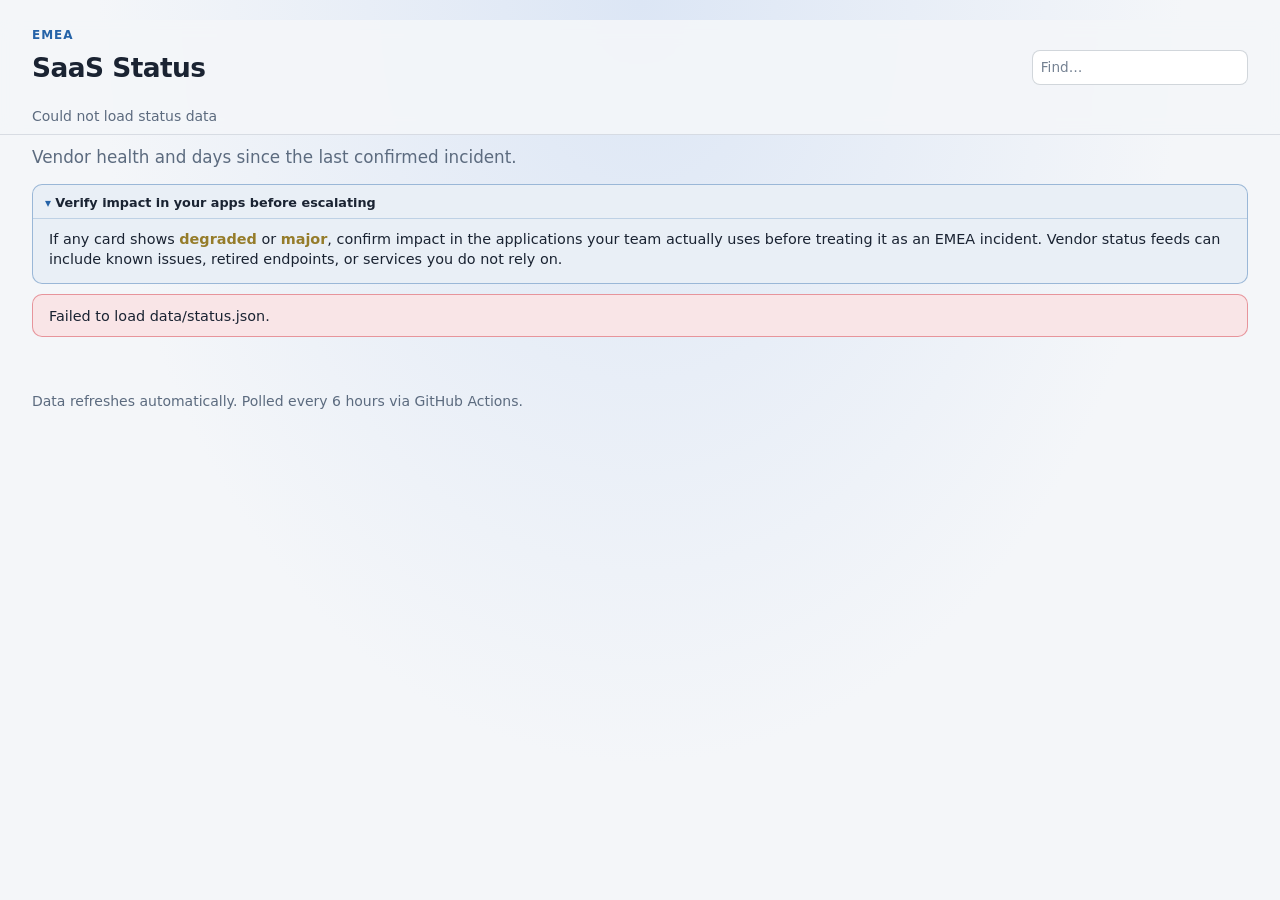
==== public/index.html @ 9f676f4f "Improve mobile layout: slim sticky bar and wider grid. Only title, search, and last-polled stay stic" ====
<!DOCTYPE html>
<html lang="en">
  <head>
    <meta charset="utf-8" />
    <meta name="viewport" content="width=device-width, initial-scale=1" />
    <title>SaaS Status Dashboard</title>
    <link rel="icon" href="favicon.svg" type="image/svg+xml" />
    <link rel="stylesheet" href="css/main.css?v=7" />
  </head>
  <body>
    <main class="page">
      <div class="page-header-sticky" id="page-header-sticky">
        <header class="header header--bar">
          <p class="eyebrow eyebrow--compact">EMEA</p>
          <div class="header__top">
            <h1>SaaS Status</h1>
            <div class="tool-search" role="search">
              <label class="sr-only" for="tool-search-input">Find a vendor</label>
              <input
                id="tool-search-input"
                class="tool-search__input"
                type="search"
                name="q"
                maxlength="25"
                placeholder="Find…"
                autocomplete="off"
                spellcheck="false"
                aria-controls="tool-search-results"
                aria-expanded="false"
                aria-autocomplete="list"
                title="Fuzzy search — up to 25 characters"
              />
              <ul
                id="tool-search-results"
                class="tool-search__results tool-search__results--hidden"
                role="listbox"
                aria-label="Matching vendors"
              ></ul>
            </div>
          </div>
          <p id="last-updated" class="last-updated last-updated--bar">Loading…</p>
        </header>
      </div>

      <div class="page-intro" id="page-intro">
        <p class="lede">Vendor health and days since the last confirmed incident.</p>

        <details class="advisory-banner advisory-banner--details" id="advisory-details">
          <summary class="advisory-banner__summary">
            Verify impact in your apps before escalating
          </summary>
          <div class="advisory-banner__body" role="note">
            If any card shows <strong>degraded</strong> or <strong>major</strong>, confirm impact in the
            applications your team actually uses before treating it as an EMEA incident. Vendor status
            feeds can include known issues, retired endpoints, or services you do not rely on.
          </div>
        </details>

        <div id="banner" class="banner banner--hidden" role="status" aria-live="polite"></div>
      </div>

      <section class="grid" id="tool-grid" aria-label="Tools"></section>

      <footer class="footer">
        <p>Data refreshes automatically. Polled every 6 hours via GitHub Actions.</p>
      </footer>
    </main>
    <script src="js/dashboard.js?v=7" type="module"></script>
  </body>
</html>
---- public/css/main.css ----
:root {
  color-scheme: light dark;
  --bg: #0f1419;
  --surface: #1a2332;
  --surface-2: #222d3f;
  --text: #e7ecf3;
  --muted: #9aa8bc;
  --accent: #5b9fd4;
  --ok: #3d9a6a;
  --warn: #c9a227;
  --danger: #d64550;
  --unknown: #8b95a8;
  --font: system-ui, -apple-system, "Segoe UI", Roboto, sans-serif;
}

@media (prefers-color-scheme: light) {
  :root {
    --bg: #f4f6f9;
    --surface: #ffffff;
    --surface-2: #eef2f8;
    --text: #1a2332;
    --muted: #5c6b7f;
    --accent: #2563a8;
  }
}

*,
*::before,
*::after {
  box-sizing: border-box;
}

body {
  margin: 0;
  min-height: 100vh;
  font-family: var(--font);
  background: radial-gradient(ellipse at top, #1e2a3d 0%, var(--bg) 55%);
  color: var(--text);
  line-height: 1.5;
}

@media (prefers-color-scheme: light) {
  body {
    background: radial-gradient(ellipse at top, #dce6f5 0%, var(--bg) 60%);
  }
}

.page {
  max-width: min(92rem, 100%);
  margin: 0 auto;
  padding: 1.25rem clamp(1rem, 3vw, 2rem) 2.5rem;
}

.page-header-sticky {
  position: sticky;
  top: 0;
  z-index: 20;
  margin: 0 calc(-1 * clamp(1rem, 3vw, 2rem));
  padding: 0.35rem clamp(1rem, 3vw, 2rem) 0.5rem;
  background: color-mix(in srgb, var(--bg) 92%, transparent);
  backdrop-filter: blur(10px);
  -webkit-backdrop-filter: blur(10px);
  border-bottom: 1px solid color-mix(in srgb, var(--muted) 18%, transparent);
}

.page-intro {
  margin-top: 0.65rem;
}

.page-intro .lede {
  margin-bottom: 0.65rem;
}

.header--bar .header__top {
  margin-bottom: 0.2rem;
}

.eyebrow--compact {
  margin-bottom: 0.1rem;
  font-size: 0.65rem;
}

.header--bar h1 {
  font-size: clamp(1.15rem, 3.5vw, 1.65rem);
  letter-spacing: -0.02em;
}

.last-updated--bar {
  margin: 0;
  font-size: 0.75rem;
  line-height: 1.35;
  color: var(--muted);
}

.sr-only {
  position: absolute;
  width: 1px;
  height: 1px;
  padding: 0;
  margin: -1px;
  overflow: hidden;
  clip: rect(0, 0, 0, 0);
  white-space: nowrap;
  border: 0;
}

.header__top {
  display: flex;
  align-items: center;
  justify-content: space-between;
  gap: 0.75rem 1rem;
  flex-wrap: wrap;
  margin-bottom: 0.5rem;
}

.header__top h1 {
  margin: 0;
  flex: 1 1 12rem;
  min-width: 0;
}

.tool-search {
  position: relative;
  flex: 0 0 auto;
}

.tool-search__input {
  width: 25ch;
  max-width: min(25ch, calc(100vw - 4rem));
  font: inherit;
  font-size: 0.85rem;
  padding: 0.4rem 0.5rem;
  border-radius: 8px;
  border: 1px solid color-mix(in srgb, var(--muted) 28%, transparent);
  background: var(--surface);
  color: var(--text);
}

.tool-search__input::placeholder {
  color: color-mix(in srgb, var(--muted) 85%, transparent);
}

.tool-search__input:focus {
  outline: 2px solid var(--accent);
  outline-offset: 1px;
}

.tool-search__results {
  position: absolute;
  top: calc(100% + 0.3rem);
  right: 0;
  z-index: 30;
  list-style: none;
  margin: 0;
  padding: 0.35rem;
  min-width: 14rem;
  width: max(100%, 14rem);
  border-radius: 10px;
  border: 1px solid color-mix(in srgb, var(--muted) 22%, transparent);
  background: var(--surface);
  box-shadow: 0 8px 24px color-mix(in srgb, #000 14%, transparent);
  max-height: 14rem;
  overflow-y: auto;
}

.tool-search__results--hidden {
  display: none;
}

.tool-search__result {
  display: flex;
  align-items: center;
  justify-content: space-between;
  gap: 0.75rem;
  width: 100%;
  padding: 0.45rem 0.55rem;
  border: none;
  border-radius: 8px;
  background: transparent;
  color: var(--text);
  font: inherit;
  font-size: 0.9rem;
  text-align: left;
  cursor: pointer;
}

.tool-search__result:hover,
.tool-search__result--active {
  background: color-mix(in srgb, var(--accent) 14%, var(--surface));
}

.tool-search__result-state {
  font-size: 0.75rem;
  font-weight: 600;
  color: var(--muted);
  white-space: nowrap;
}

.eyebrow {
  margin: 0 0 0.25rem;
  font-size: 0.75rem;
  font-weight: 600;
  letter-spacing: 0.08em;
  text-transform: uppercase;
  color: var(--accent);
}

h1 {
  margin: 0 0 0.5rem;
  font-size: clamp(1.75rem, 4vw, 2.25rem);
  font-weight: 700;
  letter-spacing: -0.02em;
}

.lede {
  margin: 0;
  color: var(--muted);
  font-size: clamp(0.875rem, 2.5vw, 1.05rem);
  max-width: 52rem;
}

.last-updated {
  margin: 1.25rem 0 0;
  font-size: 0.875rem;
  color: var(--muted);
}

.advisory-banner {
  border-radius: 10px;
  font-size: 0.875rem;
  line-height: 1.4;
  border: 1px solid color-mix(in srgb, var(--accent) 40%, transparent);
  background: color-mix(in srgb, var(--accent) 10%, var(--surface));
  color: var(--text);
}

.advisory-banner--details {
  margin: 0;
  padding: 0;
}

.advisory-banner__summary {
  padding: 0.55rem 0.75rem;
  font-size: 0.8rem;
  font-weight: 600;
  cursor: pointer;
  list-style: none;
  color: var(--text);
}

.advisory-banner__summary::-webkit-details-marker {
  display: none;
}

.advisory-banner__summary::before {
  content: "▸ ";
  color: var(--accent);
  font-size: 0.75rem;
}

.advisory-banner--details[open] .advisory-banner__summary::before {
  content: "▾ ";
}

.advisory-banner__body {
  padding: 0 0.75rem 0.65rem;
  font-size: 0.85rem;
}

.advisory-banner strong {
  font-weight: 650;
  color: color-mix(in srgb, var(--warn) 70%, var(--text));
}

.banner {
  margin-top: 0.65rem;
  padding: 0.55rem 0.75rem;
  border-radius: 10px;
  font-size: 0.85rem;
  font-weight: 500;
  line-height: 1.4;
  border: 1px solid color-mix(in srgb, var(--warn) 45%, transparent);
  background: color-mix(in srgb, var(--warn) 12%, var(--surface));
  color: var(--text);
}

.banner--hidden {
  display: none;
}

.banner--warn {
  border-color: color-mix(in srgb, var(--warn) 50%, transparent);
  background: color-mix(in srgb, var(--warn) 14%, var(--surface));
}

.banner--danger {
  border-color: color-mix(in srgb, var(--danger) 50%, transparent);
  background: color-mix(in srgb, var(--danger) 14%, var(--surface));
}

.grid {
  display: grid;
  grid-template-columns: repeat(auto-fill, minmax(min(100%, 14.5rem), 1fr));
  gap: clamp(0.65rem, 2vw, 1rem);
  margin-top: 0.85rem;
}

.card {
  position: relative;
  scroll-margin-top: calc(var(--sticky-offset, 6.5rem) + 0.35rem);
  padding: 1.15rem 1.15rem 1.15rem 3rem;
  background: var(--surface);
  border-radius: 12px;
  border: 1px solid color-mix(in srgb, var(--muted) 22%, transparent);
  box-shadow: 0 6px 20px color-mix(in srgb, #000 12%, transparent);
}

a.card {
  display: block;
  text-decoration: none;
  color: inherit;
  cursor: pointer;
}

a.card:hover {
  border-color: color-mix(in srgb, var(--accent) 45%, transparent);
  box-shadow: 0 8px 24px color-mix(in srgb, #000 16%, transparent);
}

a.card:focus-visible {
  outline: 2px solid var(--accent);
  outline-offset: 2px;
}

.card-link-hint {
  margin: 0.65rem 0 0;
  font-size: 0.75rem;
  font-weight: 600;
  color: var(--accent);
}

.card-title {
  margin: 0;
  font-size: 1.05rem;
  font-weight: 650;
}

.card-status {
  margin: 0.35rem 0 0;
  font-weight: 600;
  font-size: 0.95rem;
}

.card--operational .card-status {
  color: var(--ok);
}

.card--degraded .card-status,
.card--future-maintenance .card-status {
  color: var(--warn);
}

.card--major .card-status {
  color: var(--danger);
}

.card--unknown .card-status {
  color: var(--unknown);
}

.card-desc {
  margin: 0.5rem 0 0;
  font-size: 0.875rem;
  color: var(--muted);
}

.card-incident {
  margin: 0.75rem 0 0;
  padding-top: 0.75rem;
  border-top: 1px solid color-mix(in srgb, var(--muted) 18%, transparent);
  font-size: 0.8rem;
  font-weight: 600;
  color: var(--text);
}

.light {
  position: absolute;
  left: 1rem;
  top: 1.2rem;
  width: 0.85rem;
  height: 0.85rem;
  border-radius: 50%;
  background: var(--unknown);
  box-shadow: 0 0 0 3px color-mix(in srgb, var(--unknown) 25%, transparent);
}

.card--operational .light {
  background: var(--ok);
  box-shadow: 0 0 0 3px color-mix(in srgb, var(--ok) 28%, transparent);
}

.card--degraded .light,
.card--future-maintenance .light {
  background: var(--warn);
  box-shadow: 0 0 0 3px color-mix(in srgb, var(--warn) 28%, transparent);
}

.card--major .light {
  background: var(--danger);
  box-shadow: 0 0 0 3px color-mix(in srgb, var(--danger) 28%, transparent);
}

.card--found {
  animation: card-found 1.4s ease-out;
}

@keyframes card-found {
  0%,
  40% {
    border-color: color-mix(in srgb, var(--accent) 65%, transparent);
    box-shadow: 0 0 0 3px color-mix(in srgb, var(--accent) 35%, transparent);
  }
  100% {
    border-color: color-mix(in srgb, var(--muted) 22%, transparent);
    box-shadow: 0 6px 20px color-mix(in srgb, #000 12%, transparent);
  }
}

.footer {
  margin-top: 2.5rem;
  font-size: 0.875rem;
  color: var(--muted);
}

@media (min-width: 768px) {
  .page-intro .lede {
    margin-bottom: 0.85rem;
  }

  .advisory-banner--details[open] .advisory-banner__summary {
    padding-bottom: 0.35rem;
    border-bottom: 1px solid color-mix(in srgb, var(--accent) 22%, transparent);
  }

  .advisory-banner__body {
    padding: 0.65rem 1rem 0.85rem;
    font-size: 0.9rem;
  }

  .banner {
    padding: 0.65rem 1rem;
    font-size: 0.9rem;
  }
}

@media (max-width: 767px) {
  .page {
    padding-top: 0.75rem;
  }

  .page-intro {
    margin-top: 0.45rem;
  }

  .page-intro .lede {
    display: none;
  }

  .eyebrow--compact {
    display: none;
  }

  .header__top {
    gap: 0.5rem;
  }

  .grid {
    margin-top: 0.65rem;
  }
}
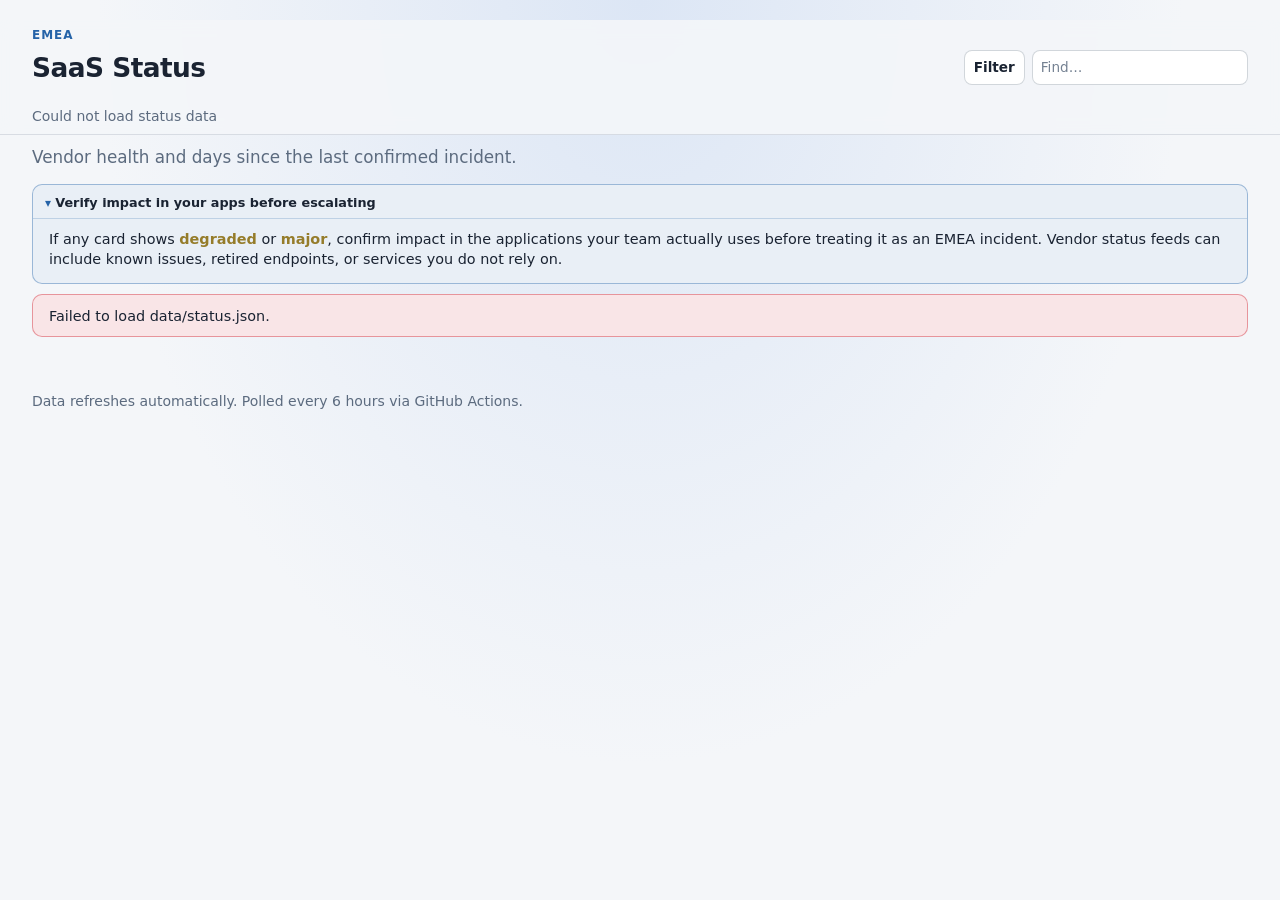
==== commit f599a0db: "Add header popover to filter visible vendor cards. Includes all vendors, issues-only, and custom che" ====
--- a/public/index.html
+++ b/public/index.html
@@ -5,7 +5,7 @@
     <meta name="viewport" content="width=device-width, initial-scale=1" />
     <title>SaaS Status Dashboard</title>
     <link rel="icon" href="favicon.svg" type="image/svg+xml" />
-    <link rel="stylesheet" href="css/main.css?v=7" />
+    <link rel="stylesheet" href="css/main.css?v=8" />
   </head>
   <body>
     <main class="page">
@@ -14,6 +14,63 @@
           <p class="eyebrow eyebrow--compact">EMEA</p>
           <div class="header__top">
             <h1>SaaS Status</h1>
+            <div class="header__actions">
+              <div class="vendor-filter" id="vendor-filter">
+                <button
+                  type="button"
+                  id="vendor-filter-toggle"
+                  class="vendor-filter__toggle"
+                  aria-haspopup="dialog"
+                  aria-expanded="false"
+                  aria-controls="vendor-filter-popover"
+                >
+                  Filter
+                  <span id="vendor-filter-badge" class="vendor-filter__badge vendor-filter__badge--hidden"
+                    >0</span
+                  >
+                </button>
+                <div
+                  id="vendor-filter-popover"
+                  class="vendor-filter__popover vendor-filter__popover--hidden"
+                  role="dialog"
+                  aria-labelledby="vendor-filter-title"
+                  hidden
+                >
+                  <p id="vendor-filter-title" class="vendor-filter__title">Show vendors</p>
+                  <fieldset class="vendor-filter__presets">
+                    <legend class="sr-only">Quick filter</legend>
+                    <label class="vendor-filter__preset">
+                      <input type="radio" name="vendor-filter-preset" value="all" checked />
+                      All vendors
+                    </label>
+                    <label class="vendor-filter__preset">
+                      <input type="radio" name="vendor-filter-preset" value="issues" />
+                      Issues only
+                    </label>
+                    <label class="vendor-filter__preset">
+                      <input type="radio" name="vendor-filter-preset" value="custom" />
+                      My selection
+                    </label>
+                  </fieldset>
+                  <div class="vendor-filter__toolbar">
+                    <button type="button" id="vendor-filter-select-all" class="vendor-filter__link">
+                      Select all
+                    </button>
+                    <button type="button" id="vendor-filter-clear-all" class="vendor-filter__link">
+                      Clear all
+                    </button>
+                  </div>
+                  <div
+                    id="vendor-filter-list"
+                    class="vendor-filter__list"
+                    role="group"
+                    aria-label="Vendors"
+                  ></div>
+                  <p id="vendor-filter-hint" class="vendor-filter__hint">
+                    Choices are saved in this browser.
+                  </p>
+                </div>
+              </div>
             <div class="tool-search" role="search">
               <label class="sr-only" for="tool-search-input">Find a vendor</label>
               <input
@@ -36,6 +93,7 @@
                 role="listbox"
                 aria-label="Matching vendors"
               ></ul>
+            </div>
             </div>
           </div>
           <p id="last-updated" class="last-updated last-updated--bar">Loading…</p>
@@ -65,6 +123,6 @@
         <p>Data refreshes automatically. Polled every 6 hours via GitHub Actions.</p>
       </footer>
     </main>
-    <script src="js/dashboard.js?v=7" type="module"></script>
+    <script src="js/dashboard.js?v=8" type="module"></script>
   </body>
 </html>
--- a/public/css/main.css
+++ b/public/css/main.css
@@ -119,9 +119,193 @@
   min-width: 0;
 }
 
+.header__actions {
+  display: flex;
+  align-items: center;
+  gap: 0.45rem;
+  flex: 0 0 auto;
+}
+
 .tool-search {
   position: relative;
   flex: 0 0 auto;
+}
+
+.vendor-filter {
+  position: relative;
+}
+
+.vendor-filter__toggle {
+  font: inherit;
+  font-size: 0.85rem;
+  font-weight: 600;
+  padding: 0.4rem 0.55rem;
+  border-radius: 8px;
+  border: 1px solid color-mix(in srgb, var(--muted) 28%, transparent);
+  background: var(--surface);
+  color: var(--text);
+  cursor: pointer;
+  display: inline-flex;
+  align-items: center;
+  gap: 0.35rem;
+}
+
+.vendor-filter__toggle:hover {
+  border-color: color-mix(in srgb, var(--accent) 40%, transparent);
+}
+
+.vendor-filter__toggle:focus-visible {
+  outline: 2px solid var(--accent);
+  outline-offset: 1px;
+}
+
+.vendor-filter__badge {
+  font-size: 0.7rem;
+  font-weight: 700;
+  padding: 0.1rem 0.35rem;
+  border-radius: 6px;
+  background: color-mix(in srgb, var(--accent) 22%, var(--surface));
+  color: var(--accent);
+}
+
+.vendor-filter__badge--hidden {
+  display: none;
+}
+
+.vendor-filter__popover {
+  position: absolute;
+  top: calc(100% + 0.35rem);
+  right: 0;
+  z-index: 40;
+  width: min(18.5rem, calc(100vw - 2rem));
+  padding: 0.65rem 0.7rem 0.75rem;
+  border-radius: 10px;
+  border: 1px solid color-mix(in srgb, var(--muted) 22%, transparent);
+  background: var(--surface);
+  box-shadow: 0 10px 28px color-mix(in srgb, #000 18%, transparent);
+  max-height: min(70vh, 22rem);
+  overflow: hidden;
+  display: flex;
+  flex-direction: column;
+}
+
+.vendor-filter__popover--hidden {
+  display: none;
+}
+
+.vendor-filter__title {
+  margin: 0 0 0.5rem;
+  font-size: 0.8rem;
+  font-weight: 700;
+  letter-spacing: 0.02em;
+}
+
+.vendor-filter__presets {
+  margin: 0 0 0.55rem;
+  padding: 0;
+  border: 0;
+  display: flex;
+  flex-direction: column;
+  gap: 0.25rem;
+}
+
+.vendor-filter__preset {
+  display: flex;
+  align-items: center;
+  gap: 0.45rem;
+  font-size: 0.82rem;
+  cursor: pointer;
+}
+
+.vendor-filter__preset input {
+  accent-color: var(--accent);
+}
+
+.vendor-filter__toolbar {
+  display: flex;
+  gap: 0.65rem;
+  margin-bottom: 0.35rem;
+}
+
+.vendor-filter__toolbar--hidden {
+  display: none;
+}
+
+.vendor-filter__link {
+  font: inherit;
+  font-size: 0.75rem;
+  font-weight: 600;
+  padding: 0;
+  border: 0;
+  background: none;
+  color: var(--accent);
+  cursor: pointer;
+  text-decoration: underline;
+  text-underline-offset: 2px;
+}
+
+.vendor-filter__link:hover {
+  color: color-mix(in srgb, var(--accent) 80%, var(--text));
+}
+
+.vendor-filter__list {
+  flex: 1 1 auto;
+  overflow-y: auto;
+  display: flex;
+  flex-direction: column;
+  gap: 0.15rem;
+  margin: 0.15rem 0;
+  padding-right: 0.15rem;
+}
+
+.vendor-filter__list--hidden {
+  display: none;
+}
+
+.vendor-filter__item {
+  display: flex;
+  align-items: center;
+  gap: 0.45rem;
+  font-size: 0.82rem;
+  padding: 0.2rem 0.15rem;
+  border-radius: 6px;
+  cursor: pointer;
+}
+
+.vendor-filter__item:hover {
+  background: color-mix(in srgb, var(--accent) 10%, transparent);
+}
+
+.vendor-filter__item input {
+  accent-color: var(--accent);
+  flex-shrink: 0;
+}
+
+.vendor-filter__item-name {
+  flex: 1;
+  min-width: 0;
+  overflow: hidden;
+  text-overflow: ellipsis;
+  white-space: nowrap;
+}
+
+.vendor-filter__hint {
+  margin: 0.35rem 0 0;
+  font-size: 0.72rem;
+  line-height: 1.35;
+  color: var(--muted);
+}
+
+.grid__empty {
+  grid-column: 1 / -1;
+  margin: 0;
+  padding: 1.25rem 1rem;
+  text-align: center;
+  font-size: 0.9rem;
+  color: var(--muted);
+  background: var(--surface);
+  border-radius: 12px;
+  border: 1px dashed color-mix(in srgb, var(--muted) 28%, transparent);
 }
 
 .tool-search__input {
@@ -474,6 +658,21 @@
     gap: 0.5rem;
   }
 
+  .header__actions {
+    flex-wrap: wrap;
+    justify-content: flex-end;
+  }
+
+  .vendor-filter__popover {
+    right: auto;
+    left: 0;
+    width: min(18.5rem, calc(100vw - 2.5rem));
+  }
+
+  .tool-search__input {
+    max-width: min(25ch, calc(100vw - 8.5rem));
+  }
+
   .grid {
     margin-top: 0.65rem;
   }
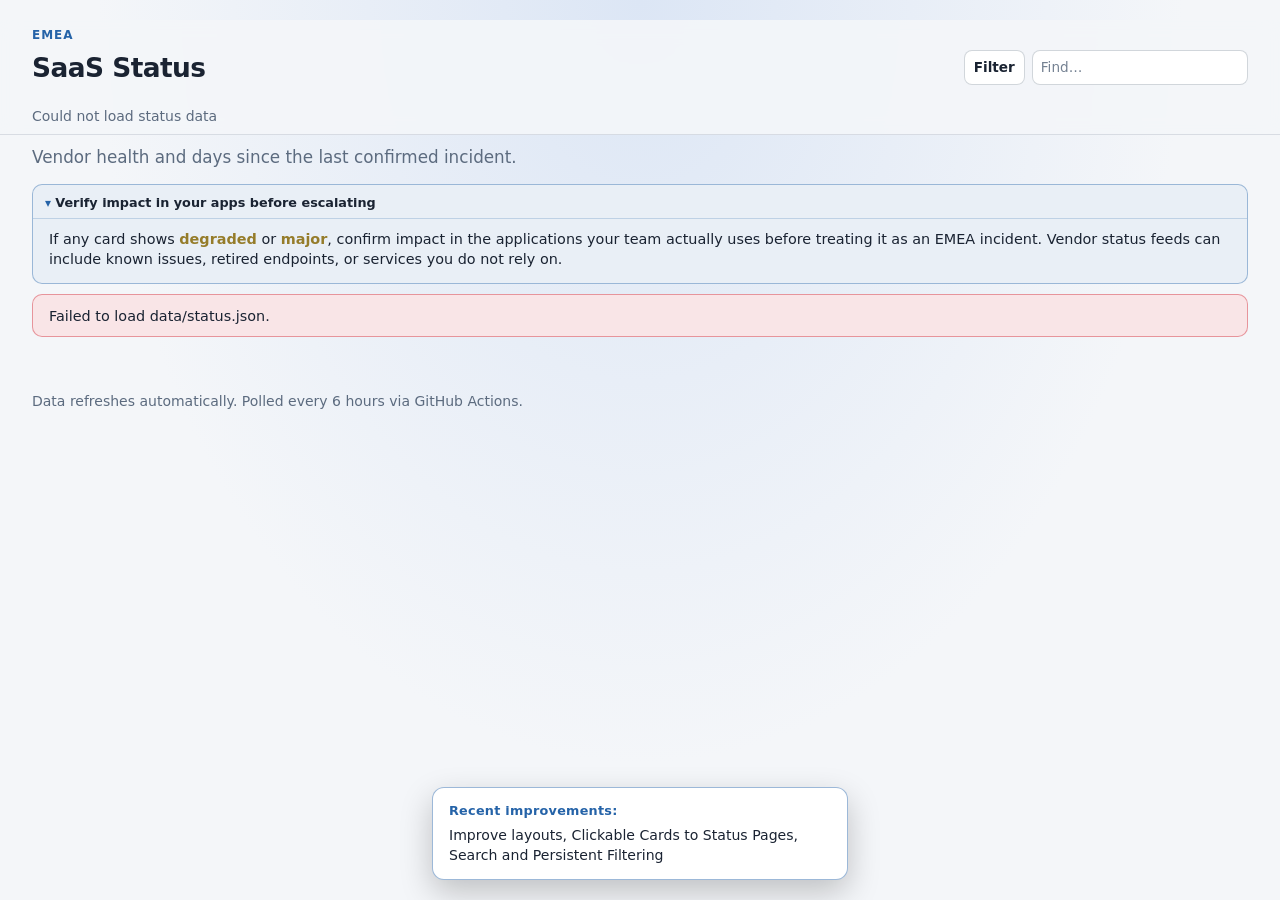
==== commit 645e0377: "Add one-time improvements toast on dashboard load. Five-second auto-dismiss toast highlights recent " ====
--- a/public/index.html
+++ b/public/index.html
@@ -5,7 +5,7 @@
     <meta name="viewport" content="width=device-width, initial-scale=1" />
     <title>SaaS Status Dashboard</title>
     <link rel="icon" href="favicon.svg" type="image/svg+xml" />
-    <link rel="stylesheet" href="css/main.css?v=8" />
+    <link rel="stylesheet" href="css/main.css?v=10" />
   </head>
   <body>
     <main class="page">
@@ -123,6 +123,18 @@
         <p>Data refreshes automatically. Polled every 6 hours via GitHub Actions.</p>
       </footer>
     </main>
-    <script src="js/dashboard.js?v=8" type="module"></script>
+    <aside
+      id="recent-improvements-toast"
+      class="improvements-toast improvements-toast--hidden"
+      role="status"
+      aria-live="polite"
+      hidden
+    >
+      <p class="improvements-toast__text">
+        <strong>Recent improvements:</strong>
+        Improve layouts, Clickable Cards to Status Pages, Search and Persistent Filtering
+      </p>
+    </aside>
+    <script src="js/dashboard.js?v=10" type="module"></script>
   </body>
 </html>
--- a/public/css/main.css
+++ b/public/css/main.css
@@ -296,6 +296,58 @@
   color: var(--muted);
 }
 
+.improvements-toast {
+  position: fixed;
+  z-index: 50;
+  left: 50%;
+  bottom: max(1.25rem, env(safe-area-inset-bottom, 0px));
+  transform: translateX(-50%);
+  width: min(26rem, calc(100vw - 2rem));
+  padding: 0.85rem 1rem;
+  border-radius: 12px;
+  border: 1px solid color-mix(in srgb, var(--accent) 45%, transparent);
+  background: color-mix(in srgb, var(--surface) 96%, var(--bg));
+  box-shadow: 0 12px 32px color-mix(in srgb, #000 22%, transparent);
+  opacity: 1;
+  transition: opacity 0.45s ease, transform 0.45s ease;
+  pointer-events: none;
+}
+
+.improvements-toast--hidden {
+  display: none;
+}
+
+.improvements-toast--leaving {
+  opacity: 0;
+  transform: translateX(-50%) translateY(0.5rem);
+}
+
+.improvements-toast__text {
+  margin: 0;
+  font-size: 0.88rem;
+  line-height: 1.45;
+  color: var(--text);
+}
+
+.improvements-toast__text strong {
+  display: block;
+  margin-bottom: 0.25rem;
+  font-size: 0.8rem;
+  font-weight: 700;
+  letter-spacing: 0.02em;
+  color: var(--accent);
+}
+
+@media (prefers-reduced-motion: reduce) {
+  .improvements-toast {
+    transition: opacity 0.2s ease;
+  }
+
+  .improvements-toast--leaving {
+    transform: translateX(-50%);
+  }
+}
+
 .grid__empty {
   grid-column: 1 / -1;
   margin: 0;
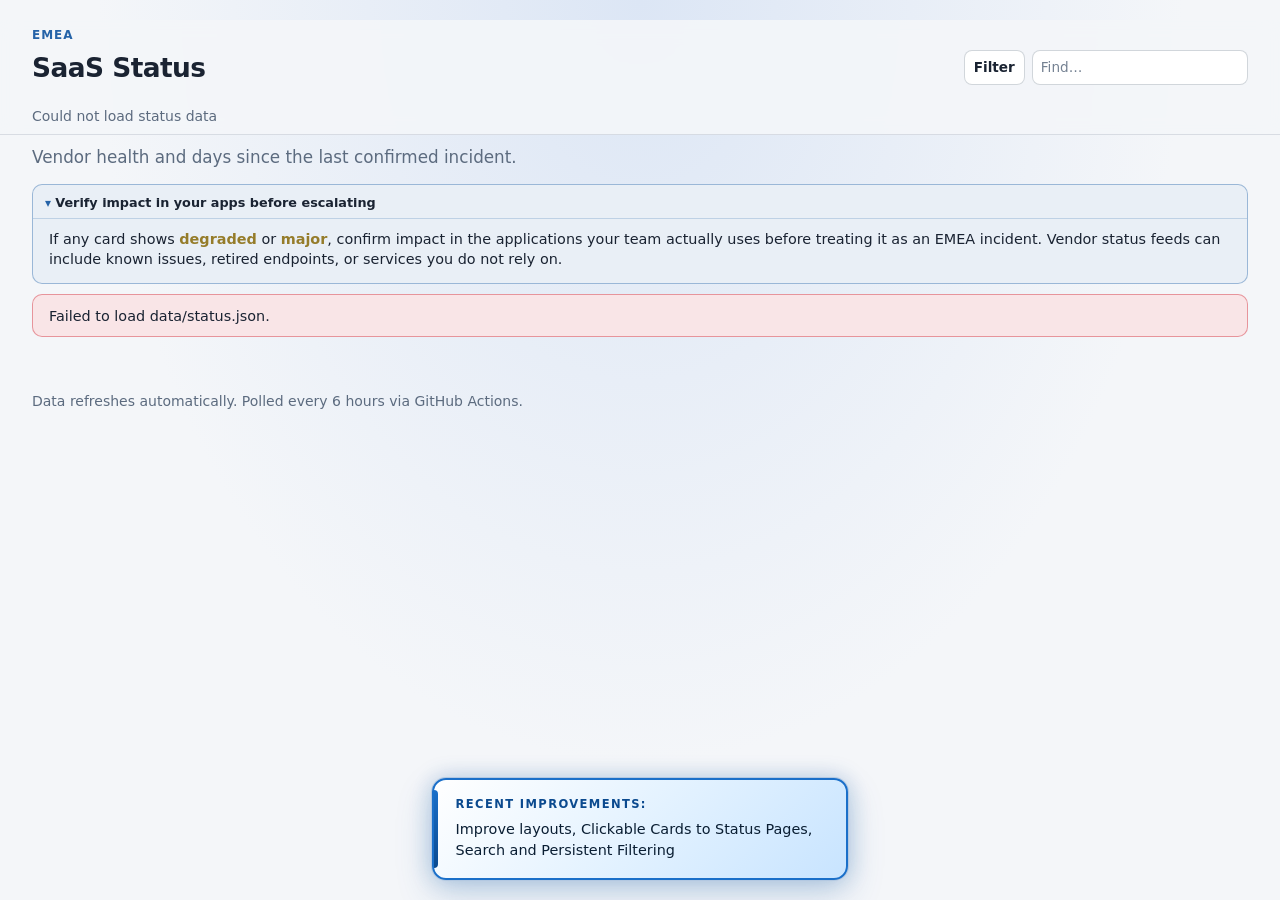
==== commit c8d6c3ca: "Make the recent-improvements toast stand out in light and dark. Use dedicated gradients, stronger bo" ====
--- a/public/index.html
+++ b/public/index.html
@@ -5,7 +5,7 @@
     <meta name="viewport" content="width=device-width, initial-scale=1" />
     <title>SaaS Status Dashboard</title>
     <link rel="icon" href="favicon.svg" type="image/svg+xml" />
-    <link rel="stylesheet" href="css/main.css?v=10" />
+    <link rel="stylesheet" href="css/main.css?v=11" />
   </head>
   <body>
     <main class="page">
--- a/public/css/main.css
+++ b/public/css/main.css
@@ -297,22 +297,43 @@
 }
 
 .improvements-toast {
+  --improvements-toast-text: #f0f7ff;
+  --improvements-toast-label: #7ec8ff;
   position: fixed;
   z-index: 50;
   left: 50%;
   bottom: max(1.25rem, env(safe-area-inset-bottom, 0px));
   transform: translateX(-50%);
   width: min(26rem, calc(100vw - 2rem));
-  padding: 0.85rem 1rem;
-  border-radius: 12px;
-  border: 1px solid color-mix(in srgb, var(--accent) 45%, transparent);
-  background: color-mix(in srgb, var(--surface) 96%, var(--bg));
-  box-shadow: 0 12px 32px color-mix(in srgb, #000 22%, transparent);
+  padding: 1rem 1.1rem 1rem 1.35rem;
+  border-radius: 14px;
+  border: 2px solid #3d9dff;
+  background: linear-gradient(
+    135deg,
+    #0d2847 0%,
+    #163a5f 45%,
+    #1a4d7a 100%
+  );
+  box-shadow:
+    0 0 0 1px color-mix(in srgb, #5b9fd4 55%, #fff 10%),
+    0 0 28px color-mix(in srgb, var(--accent) 55%, transparent),
+    0 18px 42px color-mix(in srgb, #000 55%, transparent);
   opacity: 1;
   transition: opacity 0.45s ease, transform 0.45s ease;
   pointer-events: none;
 }
 
+.improvements-toast::before {
+  content: "";
+  position: absolute;
+  left: 0;
+  top: 0.65rem;
+  bottom: 0.65rem;
+  width: 4px;
+  border-radius: 0 4px 4px 0;
+  background: linear-gradient(180deg, #7ec8ff, #3d9dff);
+}
+
 .improvements-toast--hidden {
   display: none;
 }
@@ -324,18 +345,46 @@
 
 .improvements-toast__text {
   margin: 0;
-  font-size: 0.88rem;
-  line-height: 1.45;
-  color: var(--text);
+  font-size: 0.9rem;
+  line-height: 1.5;
+  color: var(--improvements-toast-text);
+  text-shadow: 0 1px 1px color-mix(in srgb, #000 35%, transparent);
 }
 
 .improvements-toast__text strong {
   display: block;
-  margin-bottom: 0.25rem;
-  font-size: 0.8rem;
-  font-weight: 700;
-  letter-spacing: 0.02em;
-  color: var(--accent);
+  margin-bottom: 0.35rem;
+  font-size: 0.72rem;
+  font-weight: 800;
+  letter-spacing: 0.12em;
+  text-transform: uppercase;
+  color: var(--improvements-toast-label);
+}
+
+@media (prefers-color-scheme: light) {
+  .improvements-toast {
+    --improvements-toast-text: #0a1e33;
+    --improvements-toast-label: #0b4a8f;
+    border-color: #1a6fc9;
+    background: linear-gradient(
+      135deg,
+      #ffffff 0%,
+      #e3f2ff 50%,
+      #c8e4ff 100%
+    );
+    box-shadow:
+      0 0 0 1px color-mix(in srgb, #2563a8 35%, white),
+      0 0 22px color-mix(in srgb, #2563a8 28%, transparent),
+      0 14px 36px color-mix(in srgb, #2563a8 22%, transparent);
+  }
+
+  .improvements-toast::before {
+    background: linear-gradient(180deg, #1a6fc9, #0b4a8f);
+  }
+
+  .improvements-toast__text {
+    text-shadow: none;
+  }
 }
 
 @media (prefers-reduced-motion: reduce) {
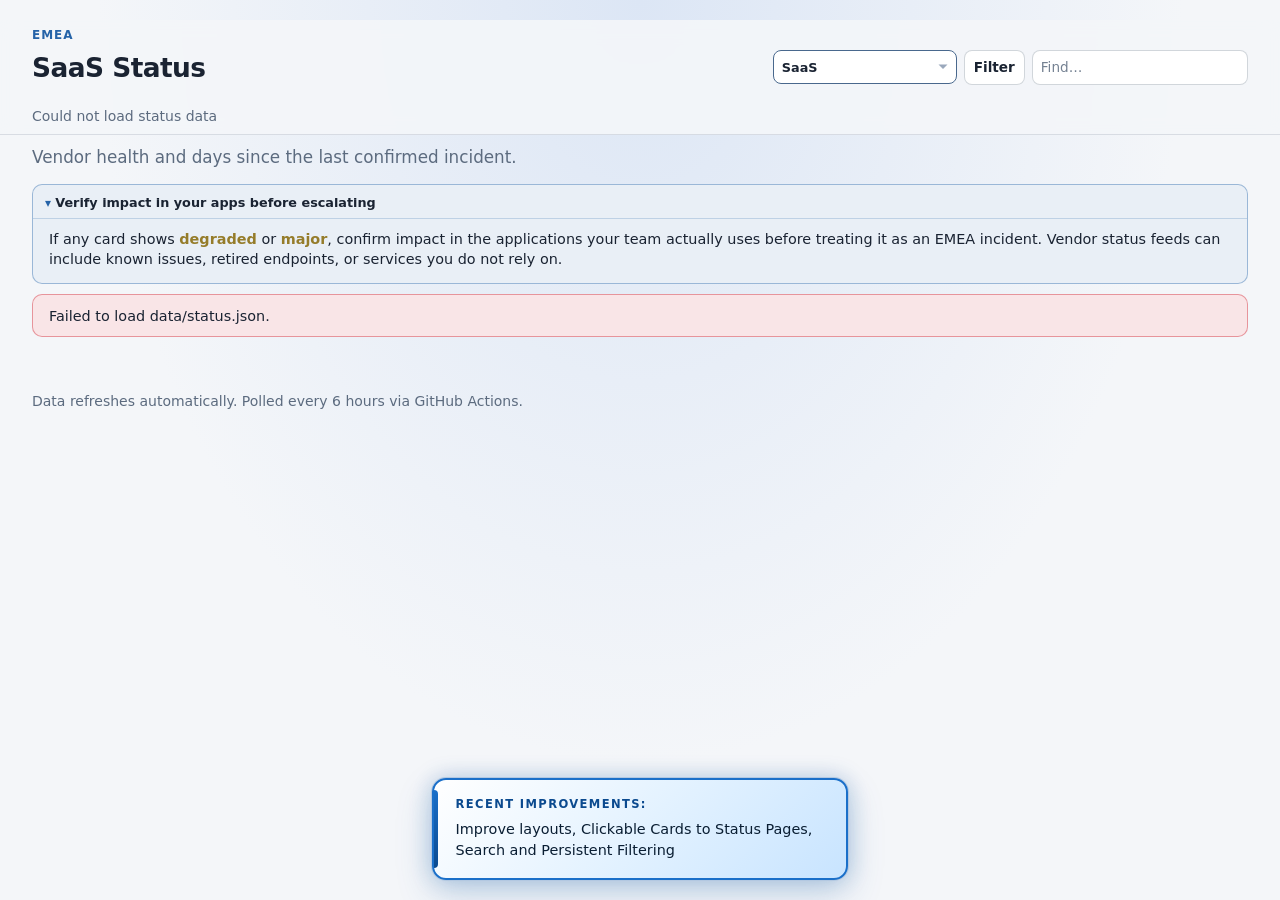
==== commit 922dc43a: "Add critical releases and statutory views with header navigation. Three-page dashboard with a shared" ====
--- a/public/index.html
+++ b/public/index.html
@@ -5,7 +5,7 @@
     <meta name="viewport" content="width=device-width, initial-scale=1" />
     <title>SaaS Status Dashboard</title>
     <link rel="icon" href="favicon.svg" type="image/svg+xml" />
-    <link rel="stylesheet" href="css/main.css?v=11" />
+    <link rel="stylesheet" href="css/main.css?v=12" />
   </head>
   <body>
     <main class="page">
@@ -15,6 +15,10 @@
           <div class="header__top">
             <h1>SaaS Status</h1>
             <div class="header__actions">
+              <div class="view-select-wrap">
+                <label class="sr-only" for="site-view-select">Dashboard view</label>
+                <select id="site-view-select" class="view-select" aria-label="Dashboard view"></select>
+              </div>
               <div class="vendor-filter" id="vendor-filter">
                 <button
                   type="button"
@@ -135,6 +139,6 @@
         Improve layouts, Clickable Cards to Status Pages, Search and Persistent Filtering
       </p>
     </aside>
-    <script src="js/dashboard.js?v=10" type="module"></script>
+    <script src="js/dashboard.js?v=11" type="module"></script>
   </body>
 </html>
--- a/public/css/main.css
+++ b/public/css/main.css
@@ -124,6 +124,161 @@
   align-items: center;
   gap: 0.45rem;
   flex: 0 0 auto;
+}
+
+.view-select-wrap {
+  flex: 0 1 auto;
+  min-width: 0;
+}
+
+.view-select {
+  font: inherit;
+  font-size: 0.8rem;
+  font-weight: 600;
+  max-width: min(11.5rem, 42vw);
+  padding: 0.4rem 1.75rem 0.4rem 0.5rem;
+  border-radius: 8px;
+  border: 1px solid color-mix(in srgb, var(--accent) 35%, var(--muted));
+  background: var(--surface)
+    url("data:image/svg+xml,%3Csvg xmlns='http://www.w3.org/2000/svg' width='12' height='8' viewBox='0 0 12 8'%3E%3Cpath fill='%239aa8bc' d='M1.5 1.5 6 6l4.5-4.5'/%3E%3C/svg%3E")
+    no-repeat right 0.45rem center;
+  color: var(--text);
+  cursor: pointer;
+  appearance: none;
+}
+
+.view-select:focus-visible {
+  outline: 2px solid var(--accent);
+  outline-offset: 1px;
+}
+
+.grid--releases {
+  grid-template-columns: repeat(auto-fill, minmax(min(100%, 18rem), 1fr));
+}
+
+.release-card {
+  position: relative;
+  padding: 1.15rem 1.15rem 1.15rem 3.25rem;
+  background: var(--surface);
+  border-radius: 12px;
+  border: 1px solid color-mix(in srgb, var(--muted) 22%, transparent);
+  box-shadow: 0 6px 20px color-mix(in srgb, #000 12%, transparent);
+}
+
+.release-card--critical {
+  border-color: color-mix(in srgb, var(--danger) 45%, transparent);
+}
+
+.release-card--high {
+  border-color: color-mix(in srgb, var(--warn) 40%, transparent);
+}
+
+.release-card--medium,
+.release-card--low {
+  border-color: color-mix(in srgb, var(--muted) 30%, transparent);
+}
+
+a.release-card {
+  display: block;
+  text-decoration: none;
+  color: inherit;
+}
+
+a.release-card:hover {
+  border-color: color-mix(in srgb, var(--accent) 45%, transparent);
+}
+
+.release-card__severity {
+  position: absolute;
+  left: 1rem;
+  top: 1.15rem;
+  margin: 0;
+  font-size: 0.65rem;
+  font-weight: 800;
+  letter-spacing: 0.06em;
+  text-transform: uppercase;
+}
+
+.release-card--critical .release-card__severity {
+  color: var(--danger);
+}
+
+.release-card--high .release-card__severity {
+  color: var(--warn);
+}
+
+.release-card__product {
+  margin: 0;
+  font-size: 0.75rem;
+  font-weight: 700;
+  letter-spacing: 0.04em;
+  text-transform: uppercase;
+  color: var(--accent);
+}
+
+.release-card__title {
+  margin: 0.35rem 0 0;
+  font-size: 1.02rem;
+  font-weight: 650;
+}
+
+.release-card__summary {
+  margin: 0.5rem 0 0;
+  font-size: 0.875rem;
+  color: var(--muted);
+}
+
+.release-card__action {
+  margin: 0.65rem 0 0;
+  padding-top: 0.65rem;
+  border-top: 1px solid color-mix(in srgb, var(--muted) 18%, transparent);
+  font-size: 0.82rem;
+  font-weight: 600;
+}
+
+.release-card__date {
+  margin: 0.5rem 0 0;
+  font-size: 0.75rem;
+  color: var(--muted);
+}
+
+.release-card__link-hint {
+  margin: 0.55rem 0 0;
+  font-size: 0.75rem;
+  font-weight: 600;
+  color: var(--accent);
+}
+
+.statutory-card {
+  padding: 1.15rem;
+  background: var(--surface);
+  border-radius: 12px;
+  border: 1px solid color-mix(in srgb, var(--muted) 22%, transparent);
+}
+
+.statutory-card__title {
+  margin: 0;
+  font-size: 1.02rem;
+  font-weight: 650;
+}
+
+.statutory-card__body {
+  margin: 0.5rem 0 0;
+  font-size: 0.875rem;
+  color: var(--muted);
+}
+
+.statutory-card__due {
+  margin: 0.65rem 0 0;
+  font-size: 0.8rem;
+  font-weight: 600;
+}
+
+.page-intro code {
+  font-size: 0.85em;
+  padding: 0.1rem 0.35rem;
+  border-radius: 4px;
+  background: color-mix(in srgb, var(--muted) 14%, var(--surface));
 }
 
 .tool-search {
@@ -770,6 +925,11 @@
     width: min(18.5rem, calc(100vw - 2.5rem));
   }
 
+  .view-select {
+    max-width: min(9.5rem, 38vw);
+    font-size: 0.75rem;
+  }
+
   .tool-search__input {
     max-width: min(25ch, calc(100vw - 8.5rem));
   }
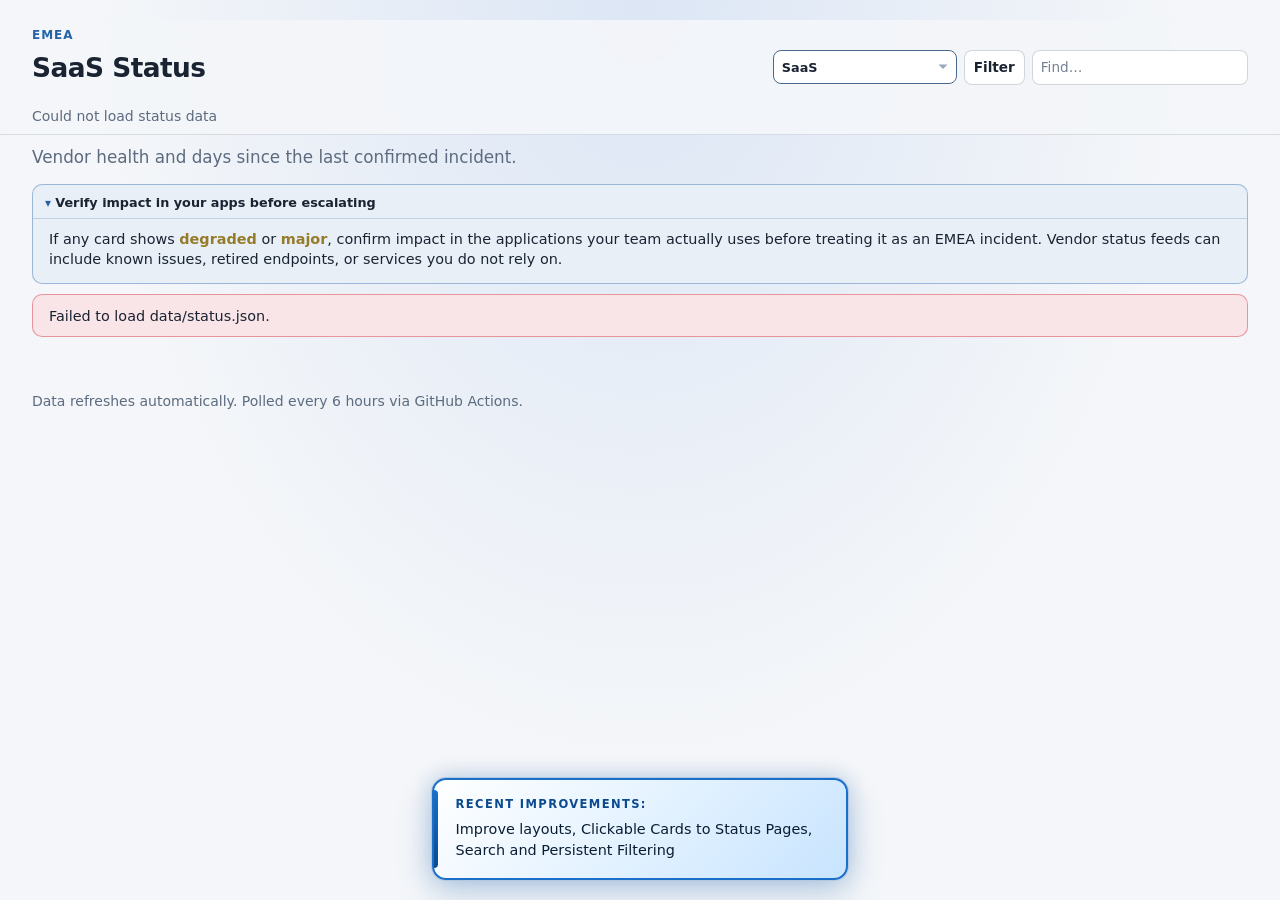
==== commit a5765a62: "Fix critical release card severity layout and document sources. Use a flex meta row for severity pil" ====
--- a/public/index.html
+++ b/public/index.html
@@ -5,7 +5,7 @@
     <meta name="viewport" content="width=device-width, initial-scale=1" />
     <title>SaaS Status Dashboard</title>
     <link rel="icon" href="favicon.svg" type="image/svg+xml" />
-    <link rel="stylesheet" href="css/main.css?v=12" />
+    <link rel="stylesheet" href="css/main.css?v=13" />
   </head>
   <body>
     <main class="page">
--- a/public/css/main.css
+++ b/public/css/main.css
@@ -158,13 +158,21 @@
 
 .release-card {
   position: relative;
-  padding: 1.15rem 1.15rem 1.15rem 3.25rem;
+  padding: 1.15rem;
   background: var(--surface);
   border-radius: 12px;
   border: 1px solid color-mix(in srgb, var(--muted) 22%, transparent);
   box-shadow: 0 6px 20px color-mix(in srgb, #000 12%, transparent);
 }
 
+.release-card__meta {
+  display: flex;
+  flex-wrap: wrap;
+  align-items: center;
+  gap: 0.45rem 0.5rem;
+  margin-bottom: 0.35rem;
+}
+
 .release-card--critical {
   border-color: color-mix(in srgb, var(--danger) 45%, transparent);
 }
@@ -189,35 +197,48 @@
 }
 
 .release-card__severity {
-  position: absolute;
-  left: 1rem;
-  top: 1.15rem;
-  margin: 0;
-  font-size: 0.65rem;
+  flex: 0 0 auto;
+  margin: 0;
+  padding: 0.12rem 0.4rem;
+  font-size: 0.62rem;
   font-weight: 800;
   letter-spacing: 0.06em;
   text-transform: uppercase;
+  border-radius: 5px;
+  line-height: 1.35;
 }
 
 .release-card--critical .release-card__severity {
   color: var(--danger);
+  background: color-mix(in srgb, var(--danger) 16%, var(--surface));
 }
 
 .release-card--high .release-card__severity {
   color: var(--warn);
+  background: color-mix(in srgb, var(--warn) 16%, var(--surface));
+}
+
+.release-card--medium .release-card__severity,
+.release-card--low .release-card__severity {
+  color: var(--muted);
+  background: color-mix(in srgb, var(--muted) 14%, var(--surface));
 }
 
 .release-card__product {
   margin: 0;
-  font-size: 0.75rem;
+  flex: 1 1 8rem;
+  min-width: 0;
+  font-size: 0.72rem;
   font-weight: 700;
-  letter-spacing: 0.04em;
+  letter-spacing: 0.03em;
   text-transform: uppercase;
   color: var(--accent);
+  line-height: 1.35;
+  overflow-wrap: anywhere;
 }
 
 .release-card__title {
-  margin: 0.35rem 0 0;
+  margin: 0;
   font-size: 1.02rem;
   font-weight: 650;
 }
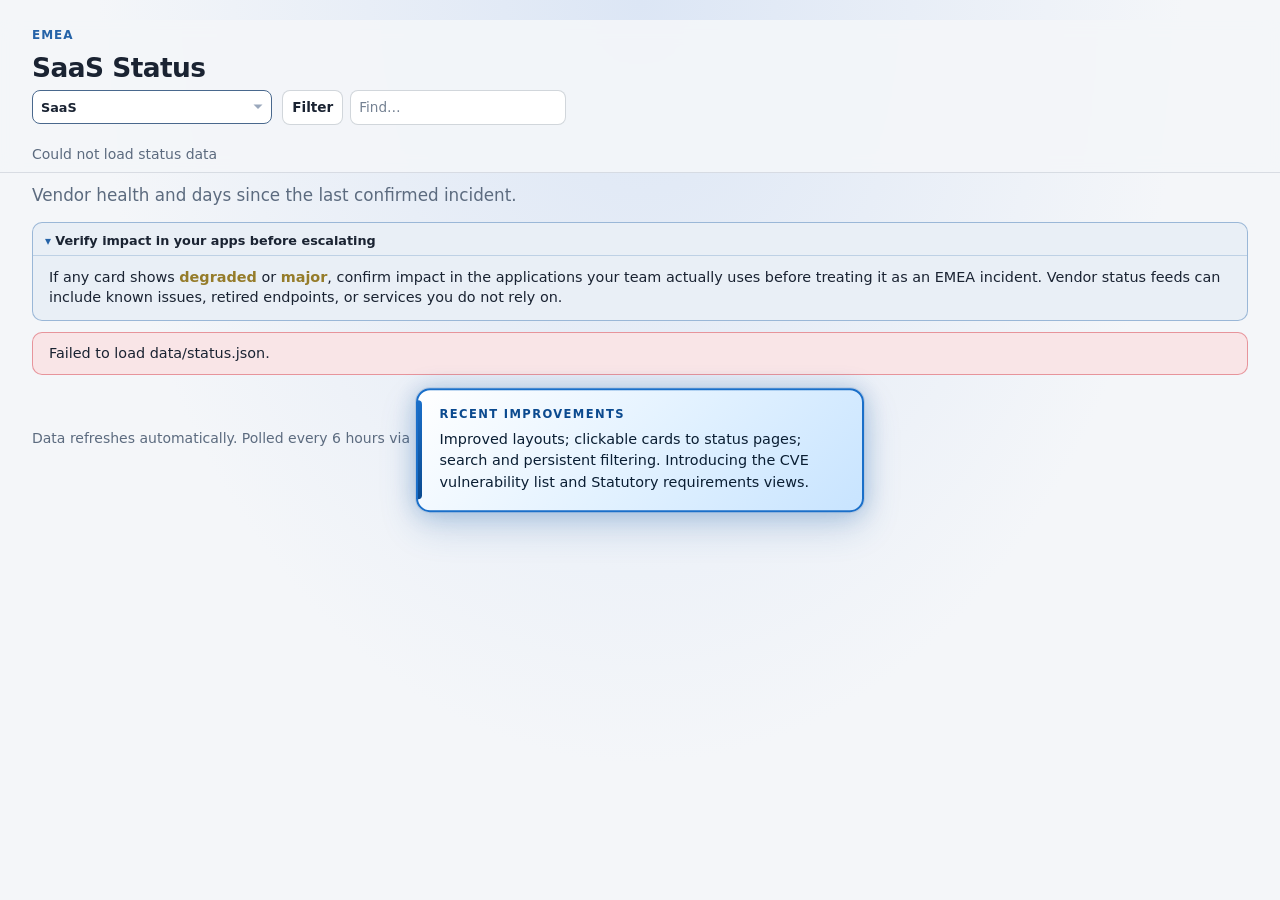
==== commit 348ff9f5: "Unify view dropdown layout and refresh improvements toast. View select sits on a shared toolbar row " ====
--- a/public/index.html
+++ b/public/index.html
@@ -5,7 +5,7 @@
     <meta name="viewport" content="width=device-width, initial-scale=1" />
     <title>SaaS Status Dashboard</title>
     <link rel="icon" href="favicon.svg" type="image/svg+xml" />
-    <link rel="stylesheet" href="css/main.css?v=13" />
+    <link rel="stylesheet" href="css/main.css?v=15" />
   </head>
   <body>
     <main class="page">
@@ -14,11 +14,13 @@
           <p class="eyebrow eyebrow--compact">EMEA</p>
           <div class="header__top">
             <h1>SaaS Status</h1>
+          </div>
+          <div class="header__toolbar">
+            <div class="view-select-wrap view-select-wrap--toolbar">
+              <label class="sr-only" for="site-view-select">Dashboard view</label>
+              <select id="site-view-select" class="view-select" aria-label="Dashboard view"></select>
+            </div>
             <div class="header__actions">
-              <div class="view-select-wrap">
-                <label class="sr-only" for="site-view-select">Dashboard view</label>
-                <select id="site-view-select" class="view-select" aria-label="Dashboard view"></select>
-              </div>
               <div class="vendor-filter" id="vendor-filter">
                 <button
                   type="button"
@@ -127,18 +129,6 @@
         <p>Data refreshes automatically. Polled every 6 hours via GitHub Actions.</p>
       </footer>
     </main>
-    <aside
-      id="recent-improvements-toast"
-      class="improvements-toast improvements-toast--hidden"
-      role="status"
-      aria-live="polite"
-      hidden
-    >
-      <p class="improvements-toast__text">
-        <strong>Recent improvements:</strong>
-        Improve layouts, Clickable Cards to Status Pages, Search and Persistent Filtering
-      </p>
-    </aside>
-    <script src="js/dashboard.js?v=11" type="module"></script>
+    <script src="js/dashboard.js?v=12" type="module"></script>
   </body>
 </html>
--- a/public/css/main.css
+++ b/public/css/main.css
@@ -72,7 +72,20 @@
 }
 
 .header--bar .header__top {
-  margin-bottom: 0.2rem;
+  margin-bottom: 0.15rem;
+}
+
+.header__toolbar {
+  display: grid;
+  grid-template-columns: minmax(10rem, 15rem) minmax(0, 1fr);
+  gap: 0.45rem 0.65rem;
+  align-items: center;
+  margin-bottom: 0.15rem;
+}
+
+.view-select-wrap--toolbar {
+  width: 100%;
+  min-width: 0;
 }
 
 .eyebrow--compact {
@@ -135,7 +148,8 @@
   font: inherit;
   font-size: 0.8rem;
   font-weight: 600;
-  max-width: min(11.5rem, 42vw);
+  width: 100%;
+  max-width: 15rem;
   padding: 0.4rem 1.75rem 0.4rem 0.5rem;
   border-radius: 8px;
   border: 1px solid color-mix(in srgb, var(--accent) 35%, var(--muted));
@@ -293,6 +307,141 @@
   margin: 0.65rem 0 0;
   font-size: 0.8rem;
   font-weight: 600;
+}
+
+.statutory-toolbar {
+  display: flex;
+  flex-wrap: wrap;
+  gap: 0.65rem 0.85rem;
+  margin-top: 0.5rem;
+}
+
+.statutory-toolbar__field {
+  display: flex;
+  flex-direction: column;
+  gap: 0.25rem;
+  flex: 1 1 10rem;
+  min-width: 0;
+}
+
+.statutory-toolbar__label {
+  font-size: 0.7rem;
+  font-weight: 700;
+  letter-spacing: 0.05em;
+  text-transform: uppercase;
+  color: var(--muted);
+}
+
+.statutory-toolbar__input,
+.statutory-toolbar__select {
+  font: inherit;
+  font-size: 0.85rem;
+  padding: 0.45rem 0.55rem;
+  border-radius: 8px;
+  border: 1px solid color-mix(in srgb, var(--muted) 28%, transparent);
+  background: var(--surface);
+  color: var(--text);
+}
+
+.statutory-toolbar__input:focus,
+.statutory-toolbar__select:focus {
+  outline: 2px solid var(--accent);
+  outline-offset: 1px;
+}
+
+.grid--statutory {
+  grid-template-columns: repeat(auto-fill, minmax(min(100%, 20rem), 1fr));
+}
+
+.statutory-country-card {
+  padding: 1rem 1.1rem 1.15rem;
+  background: var(--surface);
+  border-radius: 12px;
+  border: 1px solid color-mix(in srgb, var(--muted) 22%, transparent);
+  box-shadow: 0 6px 20px color-mix(in srgb, #000 12%, transparent);
+}
+
+.statutory-country-card__title {
+  margin: 0;
+  font-size: 1.05rem;
+  font-weight: 650;
+}
+
+.statutory-country-card__meta {
+  margin: 0.2rem 0 0;
+  font-size: 0.75rem;
+  font-weight: 600;
+  color: var(--muted);
+}
+
+.statutory-country-card__domains {
+  display: flex;
+  flex-direction: column;
+  gap: 0.75rem;
+  margin-top: 0.85rem;
+}
+
+.statutory-domain {
+  padding-top: 0.65rem;
+  border-top: 1px solid color-mix(in srgb, var(--muted) 16%, transparent);
+}
+
+.statutory-domain:first-child {
+  border-top: 0;
+  padding-top: 0;
+}
+
+.statutory-domain__title {
+  margin: 0 0 0.35rem;
+  font-size: 0.78rem;
+  font-weight: 800;
+  letter-spacing: 0.04em;
+  text-transform: uppercase;
+}
+
+.statutory-domain--privacy .statutory-domain__title {
+  color: var(--accent);
+}
+
+.statutory-domain--accessibility .statutory-domain__title {
+  color: var(--ok);
+}
+
+.statutory-domain--finance_promotions .statutory-domain__title {
+  color: var(--warn);
+}
+
+.statutory-domain__facts {
+  margin: 0.25rem 0 0;
+  font-size: 0.8rem;
+}
+
+.statutory-domain__facts dt {
+  margin: 0.35rem 0 0.1rem;
+  font-weight: 650;
+  color: var(--text);
+}
+
+.statutory-domain__facts dd {
+  margin: 0;
+  color: var(--muted);
+}
+
+.statutory-domain__link {
+  margin: 0.45rem 0 0;
+  font-size: 0.78rem;
+}
+
+.statutory-domain__link a {
+  color: var(--accent);
+  font-weight: 600;
+}
+
+.statutory-domain__notes {
+  margin: 0.5rem 0 0;
+  font-size: 0.82rem;
+  line-height: 1.45;
+  color: var(--text);
 }
 
 .page-intro code {
@@ -477,10 +626,11 @@
   --improvements-toast-label: #7ec8ff;
   position: fixed;
   z-index: 50;
+  top: 50%;
   left: 50%;
-  bottom: max(1.25rem, env(safe-area-inset-bottom, 0px));
-  transform: translateX(-50%);
-  width: min(26rem, calc(100vw - 2rem));
+  bottom: auto;
+  transform: translate(-50%, -50%);
+  width: min(28rem, calc(100vw - 2rem));
   padding: 1rem 1.1rem 1rem 1.35rem;
   border-radius: 14px;
   border: 2px solid #3d9dff;
@@ -516,7 +666,7 @@
 
 .improvements-toast--leaving {
   opacity: 0;
-  transform: translateX(-50%) translateY(0.5rem);
+  transform: translate(-50%, calc(-50% + 0.75rem));
 }
 
 .improvements-toast__text {
@@ -569,7 +719,7 @@
   }
 
   .improvements-toast--leaving {
-    transform: translateX(-50%);
+    transform: translate(-50%, -50%);
   }
 }
 
@@ -935,9 +1085,24 @@
     gap: 0.5rem;
   }
 
+  .header__toolbar {
+    grid-template-columns: 1fr;
+    gap: 0.4rem;
+  }
+
+  .view-select {
+    max-width: none;
+    font-size: 0.78rem;
+  }
+
   .header__actions {
     flex-wrap: wrap;
     justify-content: flex-end;
+    width: 100%;
+  }
+
+  .header__actions[aria-hidden="true"] {
+    display: none;
   }
 
   .vendor-filter__popover {
@@ -946,13 +1111,8 @@
     width: min(18.5rem, calc(100vw - 2.5rem));
   }
 
-  .view-select {
-    max-width: min(9.5rem, 38vw);
-    font-size: 0.75rem;
-  }
-
   .tool-search__input {
-    max-width: min(25ch, calc(100vw - 8.5rem));
+    max-width: min(25ch, calc(100vw - 4rem));
   }
 
   .grid {
